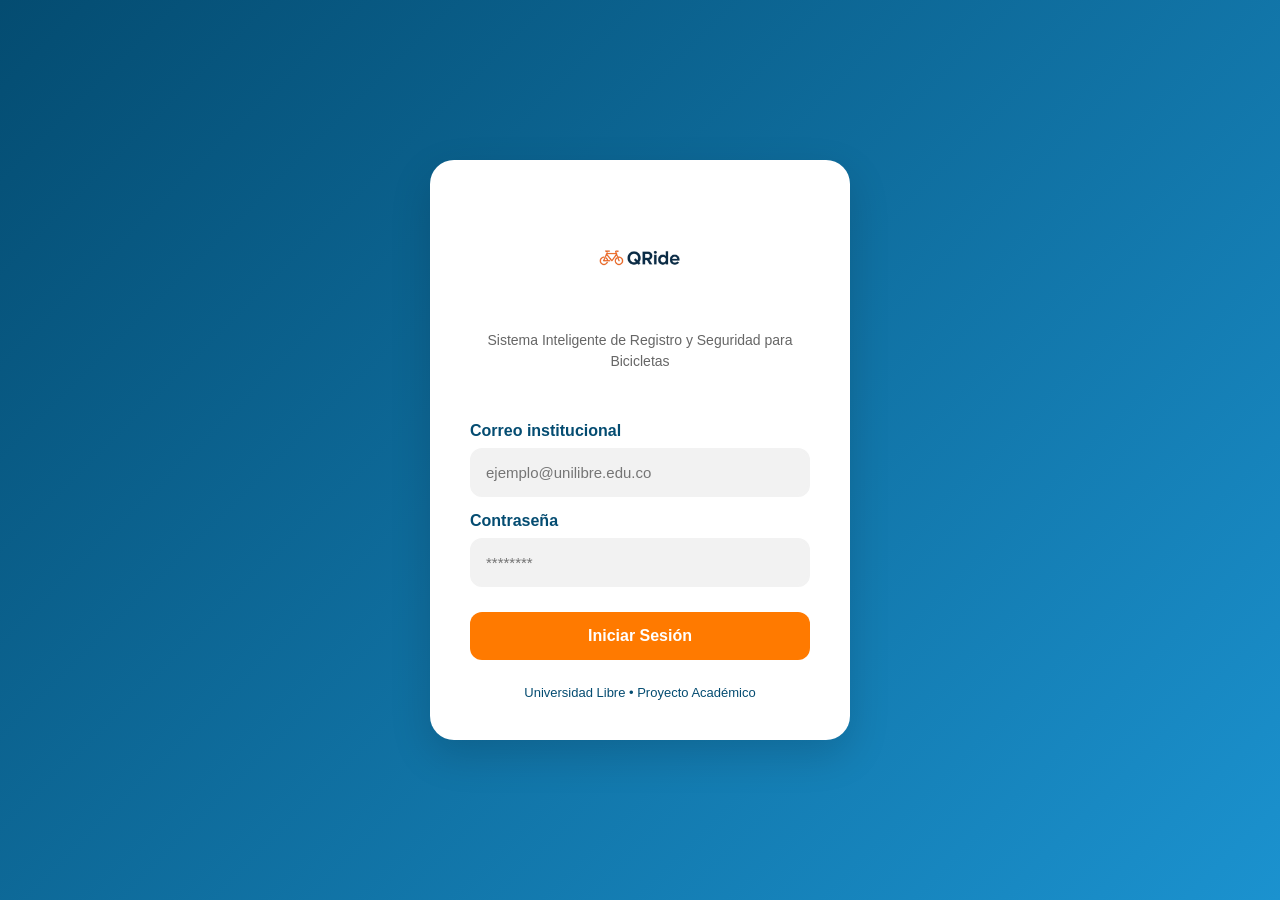
==== index.html @ 7efde96e "Primer commit" ====
<!DOCTYPE html>
<html lang="es">
<head>
    <meta charset="UTF-8">
    <meta name="viewport" content="width=device-width, initial-scale=1.0">
    <title>QRide - Iniciar Sesión</title>

    <link rel="stylesheet" href="css/styles.css">
</head>
<body>

    <div class="login-container">

        <div class="logo-section">

            <div class="logo-circle">
                <img src="img/Qride.png" alt="Logo QRide">
            </div>

            <p class="subtitle">
                Sistema Inteligente de Registro y Seguridad para Bicicletas
            </p>

        </div>

        <form class="login-form">

            <label for="correo">
                Correo institucional
            </label>

            <input
                type="email"
                id="correo"
                placeholder="ejemplo@unilibre.edu.co"
                required
            >

            <label for="password">
                Contraseña
            </label>

            <input
                type="password"
                id="password"
                placeholder="********"
                required
            >

            <button
                type="button"
                onclick="window.location.href='dashboard.html'">

                Iniciar Sesión

            </button>

        </form>

        <div class="footer-text">
            Universidad Libre • Proyecto Académico
        </div>

    </div>

</body>
</html>
---- css/styles.css ----
/* =========================
   RESET GENERAL
========================= */

*{
    margin:0;
    padding:0;
    box-sizing:border-box;
    font-family:'Segoe UI', Tahoma, Geneva, Verdana, sans-serif;
}

/* =========================
   BODY
========================= */

body{
    min-height:100vh;

    display:flex;
    justify-content:center;
    align-items:center;

    padding:20px;

    background:linear-gradient(
        135deg,
        #044C71 0%,
        #1B92CF 100%
    );
}

/* =========================
   CONTENEDOR LOGIN
========================= */

.login-container{
    width:100%;
    max-width:420px;

    background:#FFFFFF;

    padding:40px;

    border-radius:24px;

    box-shadow:
        0 15px 40px rgba(0,0,0,0.15);
}

/* =========================
   LOGO
========================= */

.logo-section{
    text-align:center;
    margin-bottom:35px;
}

.logo-circle{
    width:120px;
    height:120px;

    margin:auto;

    border-radius:50%;

    background:#FFFFFF;

    display:flex;
    justify-content:center;
    align-items:center;

    padding:10px;
}

.logo-circle img{
    width:100%;
    height:100%;
    object-fit:contain;
}

.logo-section h1{
    margin-top:15px;

    font-size:38px;
    font-weight:700;

    color:#044C71;
}

.subtitle{
    margin-top:10px;

    color:#666;

    font-size:14px;

    line-height:1.5;
}

/* =========================
   FORMULARIO
========================= */

.login-form{
    display:flex;
    flex-direction:column;
}

.login-form label{
    margin-top:15px;
    margin-bottom:8px;

    color:#044C71;

    font-weight:600;
}

/* =========================
   INPUTS
========================= */

.login-form input{
    padding:14px;

    border:2px solid #F2F2F2;

    border-radius:12px;

    background:#F2F2F2;

    font-size:15px;

    transition:0.3s;
}

.login-form input:focus{
    outline:none;

    border-color:#1B92CF;

    background:#FFFFFF;

    box-shadow:
        0 0 0 4px rgba(27,146,207,0.15);
}

/* =========================
   BOTÓN
========================= */

.login-form button{
    margin-top:25px;

    padding:15px;

    border:none;

    border-radius:12px;

    background:#FF7A00;

    color:#FFFFFF;

    font-size:16px;
    font-weight:600;

    cursor:pointer;

    transition:0.3s;
}

.login-form button:hover{
    background:#044C71;

    transform:translateY(-2px);
}

.login-form button:active{
    transform:translateY(0px);
}

/* =========================
   FOOTER
========================= */

.footer-text{
    margin-top:25px;

    text-align:center;

    color:#044C71;

    font-size:13px;

    font-weight:500;
}

/* =========================
   RESPONSIVE
========================= */

@media (max-width:480px){

    .login-container{
        padding:30px 25px;
    }

    .logo-circle{
        width:100px;
        height:100px;
    }

    .logo-section h1{
        font-size:32px;
    }
}

/* =========================
   DASHBOARD
========================= */

.dashboard-container{
    width:100%;
    max-width:1000px;
    padding:30px;
}

.topbar{
    background:#FFFFFF;

    padding:20px;

    border-radius:20px;

    display:flex;
    justify-content:space-between;
    align-items:center;

    margin-bottom:25px;

    box-shadow:0 8px 20px rgba(0,0,0,.1);
}

.topbar img{
    width:70px;
}

.topbar h2{
    color:#044C71;
}

.topbar p{
    color:#777;
}

.status-card{
    background:#FFFFFF;

    padding:25px;

    border-radius:20px;

    margin-bottom:25px;

    box-shadow:0 8px 20px rgba(0,0,0,.1);
}

.status-card h3{
    color:#044C71;
    margin-bottom:15px;
}

.status-ok{
    background:#1B92CF;
    color:white;

    display:inline-block;

    padding:10px 20px;

    border-radius:30px;

    margin-bottom:15px;

    font-weight:600;
}

.menu-grid{
    display:grid;

    grid-template-columns:
        repeat(auto-fit,minmax(220px,1fr));

    gap:20px;
}

.card{
    background:#FFFFFF;

    padding:25px;

    border-radius:20px;

    text-decoration:none;

    color:inherit;

    transition:.3s;

    box-shadow:0 8px 20px rgba(0,0,0,.1);
}

.card:hover{
    transform:translateY(-5px);
}

.card span{
    font-size:40px;
}

.card h3{
    color:#044C71;
    margin:15px 0 10px;
}

.card p{
    color:#666;
}

/* =========================
   REGISTRO BICICLETA
========================= */

.form-container{
    width:100%;
    max-width:700px;
    padding:20px;
}

.page-header{
    display:flex;
    justify-content:space-between;
    align-items:center;
    margin-bottom:20px;
}

.page-header h2{
    color:#FFFFFF;
}

.back-btn{
    text-decoration:none;
    background:#FF7A00;
    color:#FFFFFF;
    padding:10px 18px;
    border-radius:10px;
    font-weight:600;
}

.form-card{
    background:#FFFFFF;
    padding:30px;
    border-radius:20px;
    box-shadow:0 10px 25px rgba(0,0,0,.15);
}

.form-card form{
    display:flex;
    flex-direction:column;
}

.form-card label{
    margin-top:15px;
    margin-bottom:8px;
    color:#044C71;
    font-weight:600;
}

.form-card input,
.form-card select{
    padding:14px;
    border:2px solid #F2F2F2;
    border-radius:12px;
    background:#F2F2F2;
    font-size:15px;
}

.form-card input:focus,
.form-card select:focus{
    outline:none;
    border-color:#1B92CF;
    background:#FFFFFF;
}

.form-card button{
    margin-top:25px;
    background:#FF7A00;
    color:white;
    border:none;
    padding:15px;
    border-radius:12px;
    font-size:16px;
    font-weight:600;
    cursor:pointer;
    transition:.3s;
}

.form-card button:hover{
    background:#044C71;
}

/* =========================
   SCANNER QR
========================= */

.scanner-container{
    width:100%;
    max-width:700px;
    padding:20px;
}

.scanner-card{
    background:#FFFFFF;

    padding:30px;

    border-radius:20px;

    text-align:center;

    box-shadow:0 10px 25px rgba(0,0,0,.15);
}

.scanner-card h3{
    color:#044C71;
    margin-bottom:10px;
}

.scanner-card p{
    color:#666;
}

.scanner-box{
    margin:30px auto;

    width:280px;
    height:280px;

    background:#F2F2F2;

    border-radius:20px;

    display:flex;
    justify-content:center;
    align-items:center;
}

.scanner-frame{
    width:200px;
    height:200px;

    border:5px solid #1B92CF;

    border-radius:10px;

    position:relative;
}

.scanner-frame::before{
    content:"QR";

    position:absolute;

    top:50%;
    left:50%;

    transform:translate(-50%, -50%);

    font-size:40px;
    font-weight:bold;

    color:#044C71;
}

.scan-result{
    padding:20px;

    border-radius:15px;

    margin-bottom:20px;
}

.success{
    background:#e8f6ff;
    border-left:5px solid #1B92CF;
}

.success h4{
    color:#044C71;
    margin-bottom:8px;
}

.scanner-card button{
    background:#FF7A00;

    color:#FFFFFF;

    border:none;

    padding:15px 25px;

    border-radius:12px;

    cursor:pointer;

    font-size:16px;

    font-weight:600;

    transition:.3s;
}

.scanner-card button:hover{
    background:#044C71;
}
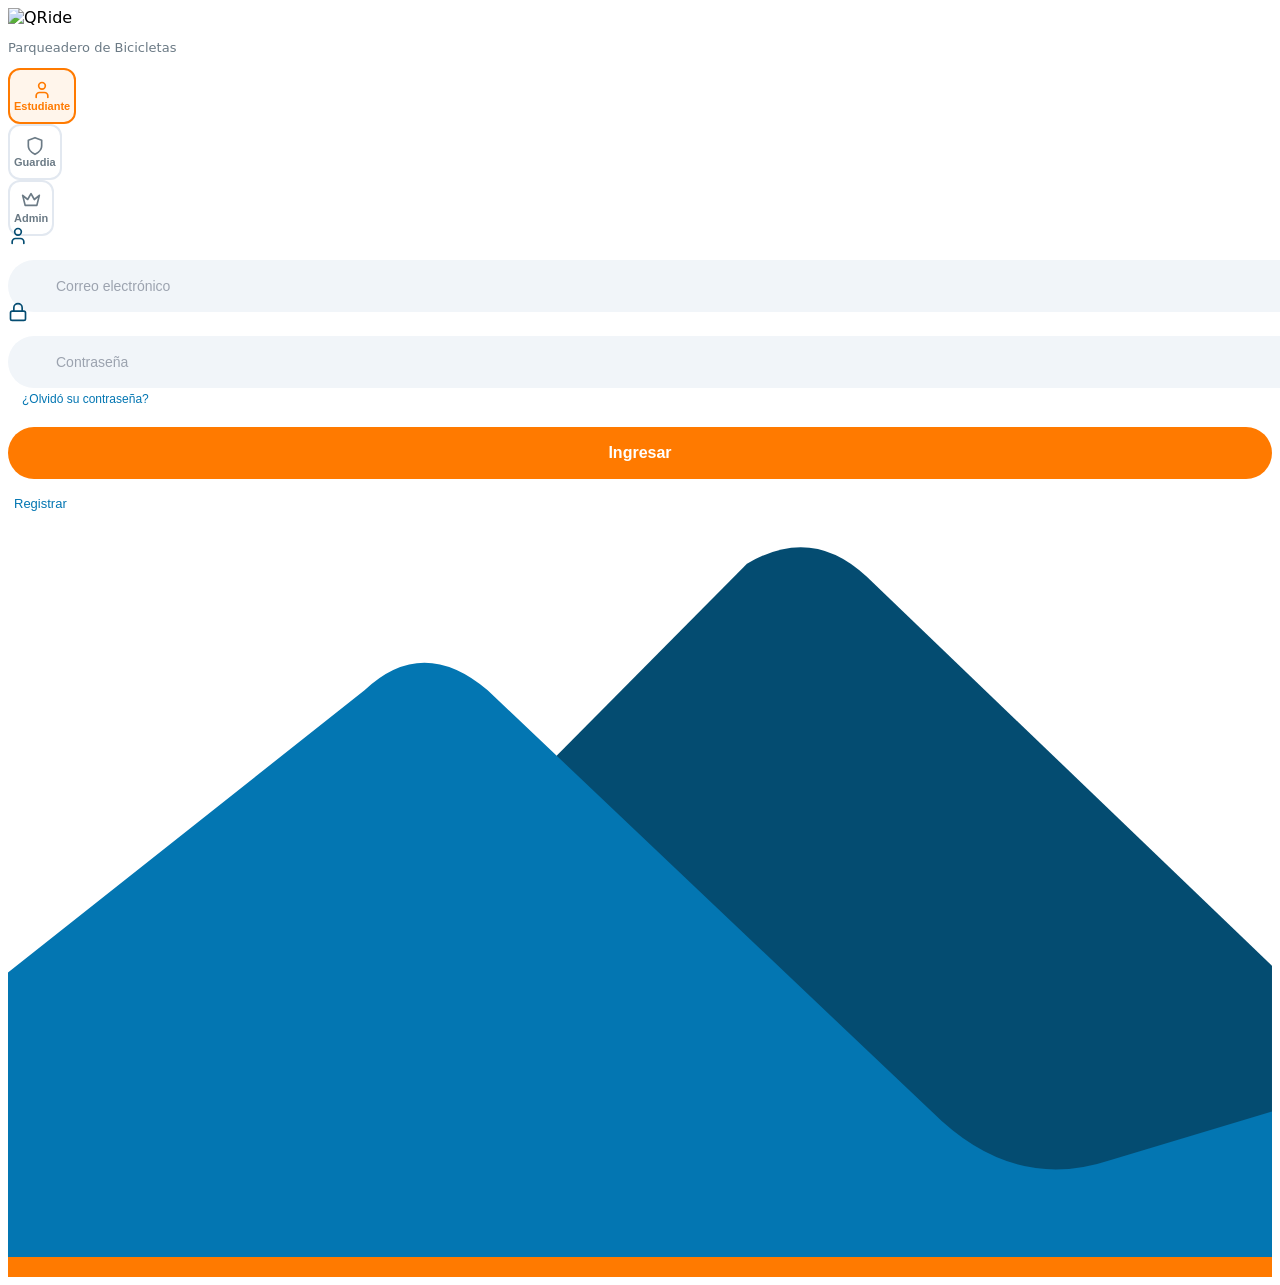
==== commit 504547a2: "Actualizacion proyecto QRide prin" ====
--- a/index.html
+++ b/index.html
@@ -1,67 +1,110 @@
 <!DOCTYPE html>
 <html lang="es">
 <head>
-    <meta charset="UTF-8">
-    <meta name="viewport" content="width=device-width, initial-scale=1.0">
-    <title>QRide - Iniciar Sesión</title>
+  <meta charset="UTF-8" />
+  <meta name="viewport" content="width=device-width, initial-scale=1.0" />
+  <title>QRide - Iniciar Sesión</title>
+  <script src="https://cdn.tailwindcss.com"></script>
+  <script>
+    tailwind.config = {
+      theme: {
+        extend: {
+          colors: {
+            primary: '#044C71',
+            secondary: '#0376B2',
+            accent: '#FF7A00',
+          }
+        }
+      }
+    }
+  </script>
+  <style>
+    body { font-family: system-ui, sans-serif; background: #fff; }
+    input::placeholder { color: #9ca3af; }
+    .btn-orange { background:#FF7A00; color:#fff; border:none; border-radius:9999px; height:52px; width:100%; font-size:16px; font-weight:700; cursor:pointer; }
+    .btn-orange:hover { background:#e06a00; }
+    .input-field { background:#F1F5F9; border:none; border-radius:9999px; height:52px; width:100%; padding:0 1rem 0 3rem; font-size:14px; color:#044C71; outline:none; }
+    .role-btn { flex:1; display:flex; flex-direction:column; align-items:center; padding:10px 4px; border-radius:12px; border:2px solid #e2e8f0; background:#fff; cursor:pointer; font-size:11px; font-weight:600; color:#6b7a85; }
+    .role-btn.active { border-color:#FF7A00; background:#FFF5EB; color:#FF7A00; }
+  </style>
+</head>
+<body class="min-h-screen flex flex-col">
+  <div class="flex flex-col items-center pt-10 pb-4 px-8 flex-1">
+    <img src="image-1.png" alt="QRide" style="height:80px;object-fit:contain;" class="mb-2" />
+    <p style="color:#6b7a85;font-size:13px;" class="mb-6" id="subtitle">Parqueadero de Bicicletas</p>
 
-    <link rel="stylesheet" href="css/styles.css">
-</head>
-<body>
-
-    <div class="login-container">
-
-        <div class="logo-section">
-
-            <div class="logo-circle">
-                <img src="img/Qride.png" alt="Logo QRide">
-            </div>
-
-            <p class="subtitle">
-                Sistema Inteligente de Registro y Seguridad para Bicicletas
-            </p>
-
-        </div>
-
-        <form class="login-form">
-
-            <label for="correo">
-                Correo institucional
-            </label>
-
-            <input
-                type="email"
-                id="correo"
-                placeholder="ejemplo@unilibre.edu.co"
-                required
-            >
-
-            <label for="password">
-                Contraseña
-            </label>
-
-            <input
-                type="password"
-                id="password"
-                placeholder="********"
-                required
-            >
-
-            <button
-                type="button"
-                onclick="window.location.href='dashboard.html'">
-
-                Iniciar Sesión
-
-            </button>
-
-        </form>
-
-        <div class="footer-text">
-            Universidad Libre • Proyecto Académico
-        </div>
-
+    <!-- Roles -->
+    <div class="flex gap-2 mb-5 w-full" id="role-selector">
+      <button class="role-btn active" onclick="selectRole('estudiante', this)">
+        <svg xmlns="http://www.w3.org/2000/svg" width="20" height="20" viewBox="0 0 24 24" fill="none" stroke="currentColor" stroke-width="2" stroke-linecap="round" stroke-linejoin="round" class="mb-1"><path d="M19 21v-2a4 4 0 0 0-4-4H9a4 4 0 0 0-4 4v2"/><circle cx="12" cy="7" r="4"/></svg>
+        Estudiante
+      </button>
+      <button class="role-btn" onclick="selectRole('guardia', this)">
+        <svg xmlns="http://www.w3.org/2000/svg" width="20" height="20" viewBox="0 0 24 24" fill="none" stroke="currentColor" stroke-width="2" stroke-linecap="round" stroke-linejoin="round" class="mb-1"><path d="M12 22s8-4 8-10V5l-8-3-8 3v7c0 6 8 10 8 10z"/></svg>
+        Guardia
+      </button>
+      <button class="role-btn" onclick="selectRole('admin', this)">
+        <svg xmlns="http://www.w3.org/2000/svg" width="20" height="20" viewBox="0 0 24 24" fill="none" stroke="currentColor" stroke-width="2" stroke-linecap="round" stroke-linejoin="round" class="mb-1"><path d="m2 4 3 12h14l3-12-6 5-4-7-4 7-6-5z"/></svg>
+        Admin
+      </button>
     </div>
 
+    <!-- Email -->
+    <div class="relative w-full mb-3">
+      <svg class="absolute" style="left:14px;top:50%;transform:translateY(-50%);color:#044C71;" xmlns="http://www.w3.org/2000/svg" width="20" height="20" viewBox="0 0 24 24" fill="none" stroke="currentColor" stroke-width="2" stroke-linecap="round" stroke-linejoin="round"><path d="M19 21v-2a4 4 0 0 0-4-4H9a4 4 0 0 0-4 4v2"/><circle cx="12" cy="7" r="4"/></svg>
+      <input class="input-field" type="email" id="email" placeholder="Correo electrónico" />
+    </div>
+
+    <!-- Password -->
+    <div class="relative w-full mb-2">
+      <svg class="absolute" style="left:14px;top:50%;transform:translateY(-50%);color:#044C71;" xmlns="http://www.w3.org/2000/svg" width="20" height="20" viewBox="0 0 24 24" fill="none" stroke="currentColor" stroke-width="2" stroke-linecap="round" stroke-linejoin="round"><rect width="18" height="11" x="3" y="11" rx="2" ry="2"/><path d="M7 11V7a5 5 0 0 1 10 0v4"/></svg>
+      <input class="input-field" type="password" id="password" placeholder="Contraseña" />
+    </div>
+
+    <button id="forgot-btn" style="font-size:12px;color:#0376B2;background:none;border:none;cursor:pointer;align-self:flex-start;margin-left:8px;margin-bottom:20px;" onclick="window.location='forgot.html'">¿Olvidó su contraseña?</button>
+
+    <button class="btn-orange" onclick="handleLogin()" id="submit-btn">Ingresar</button>
+    <button onclick="toggleRegister()" style="margin-top:16px;font-size:13px;color:#0376B2;background:none;border:none;cursor:pointer;" id="toggle-btn">Registrar</button>
+  </div>
+
+  <!-- Mountain decoration -->
+  <div style="margin-bottom:-2px;">
+    <svg viewBox="0 0 390 230" xmlns="http://www.w3.org/2000/svg" style="width:100%;display:block;" preserveAspectRatio="xMidYMax meet">
+      <path d="M 390 230 L 390 140 L 265 20 Q 248 4 228 16 L 105 140 L 105 230 Z" fill="#044C71"/>
+      <path d="M -10 230 L -10 150 L 110 55 Q 128 38 148 55 L 285 185 Q 310 210 340 200 L 390 185 L 390 230 Z" fill="#0376B2"/>
+    </svg>
+  </div>
+  <div style="background:#FF7A00;height:22px;width:100%;"></div>
+
+  <script>
+    let selectedRole = 'estudiante';
+    let isRegister = false;
+
+    function selectRole(role, btn) {
+      selectedRole = role;
+      document.querySelectorAll('.role-btn').forEach(b => b.classList.remove('active'));
+      btn.classList.add('active');
+    }
+
+    function toggleRegister() {
+      isRegister = !isRegister;
+      document.getElementById('subtitle').textContent = isRegister ? 'Crea tu cuenta' : 'Parqueadero de Bicicletas';
+      document.getElementById('submit-btn').textContent = isRegister ? 'Registrarse' : 'Ingresar';
+      document.getElementById('toggle-btn').textContent = isRegister ? '¿Ya tienes cuenta? Inicia sesión' : 'Registrar';
+      document.getElementById('forgot-btn').style.display = isRegister ? 'none' : 'block';
+    }
+
+    function handleLogin() {
+      const email = document.getElementById('email').value;
+      const password = document.getElementById('password').value;
+      if (!email || !password) { alert('Por favor completa todos los campos'); return; }
+      localStorage.setItem('isLoggedIn', 'true');
+      localStorage.setItem('userRole', selectedRole);
+      localStorage.setItem('userEmail', email);
+      if (selectedRole === 'guardia') window.location = 'guardia-scanner.html';
+      else if (selectedRole === 'admin') window.location = 'admin-dashboard.html';
+      else window.location = 'dashboard.html';
+    }
+  </script>
 </body>
 </html>
